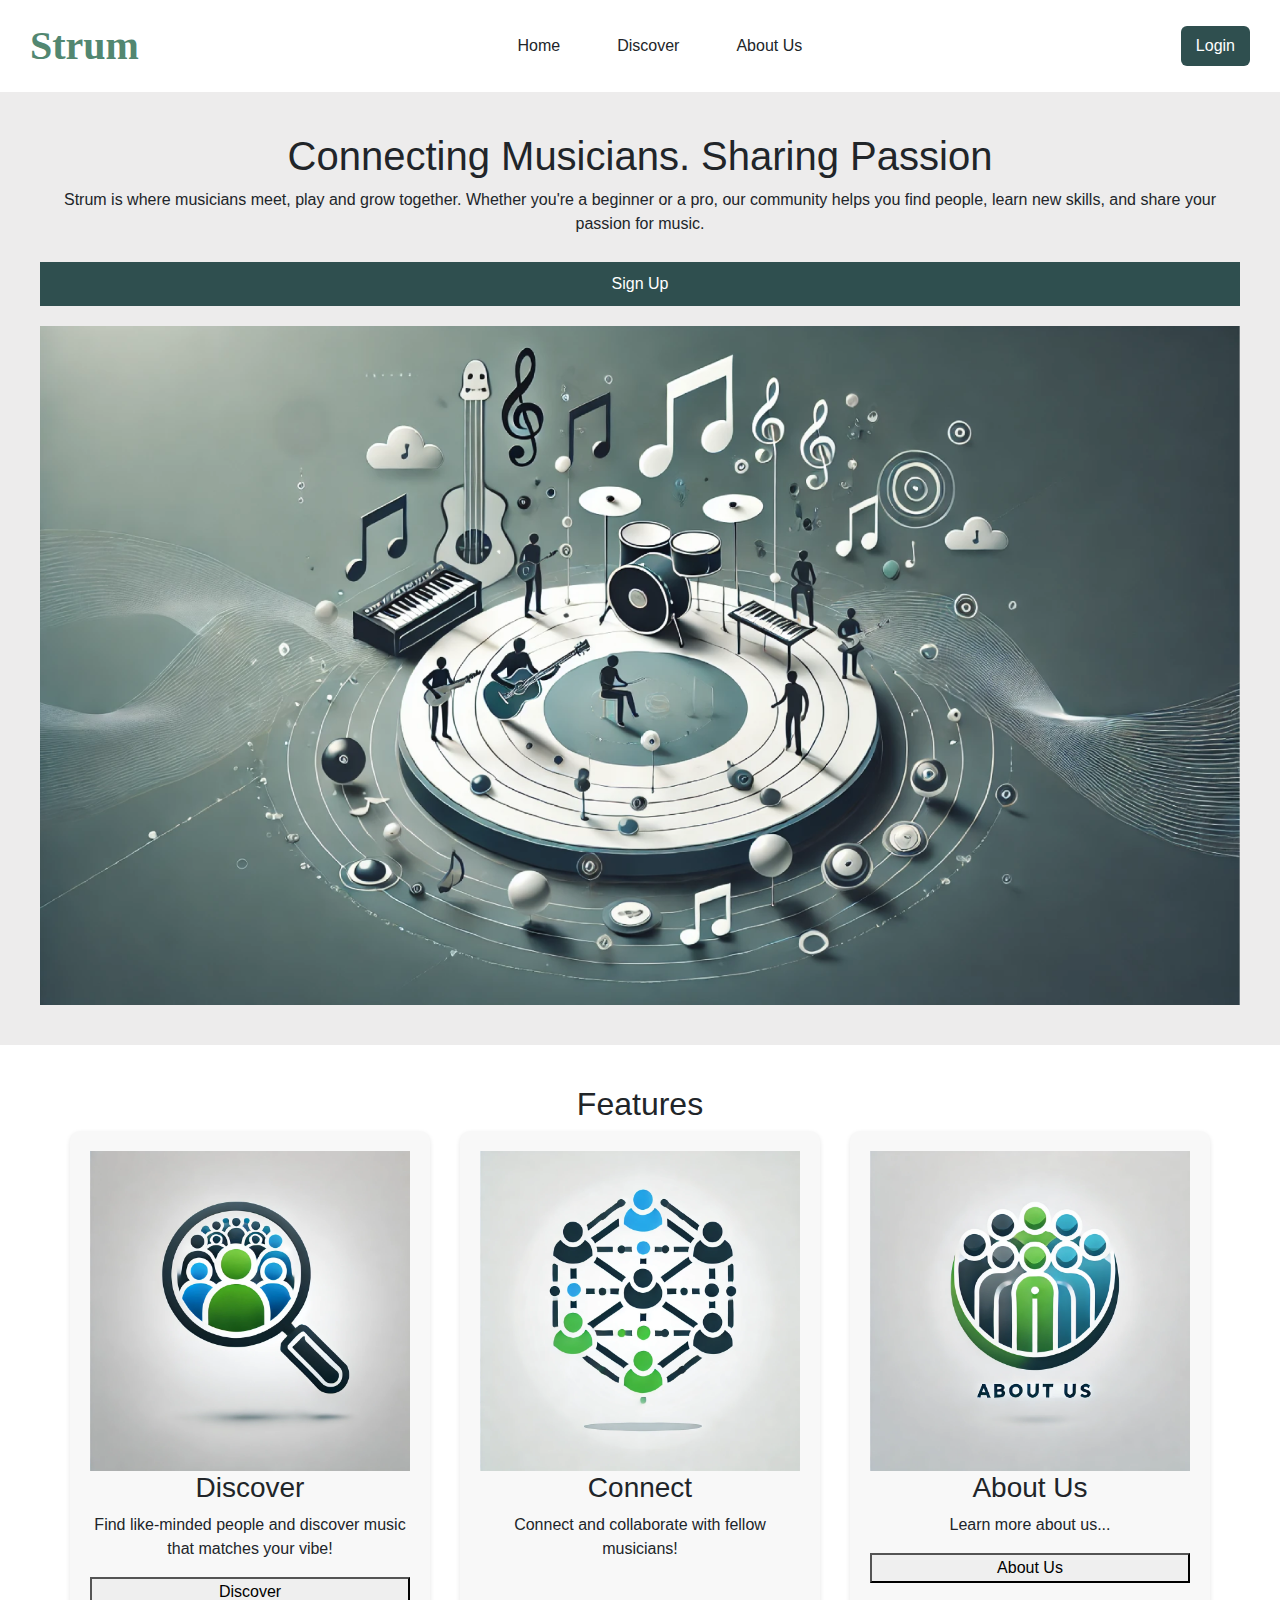
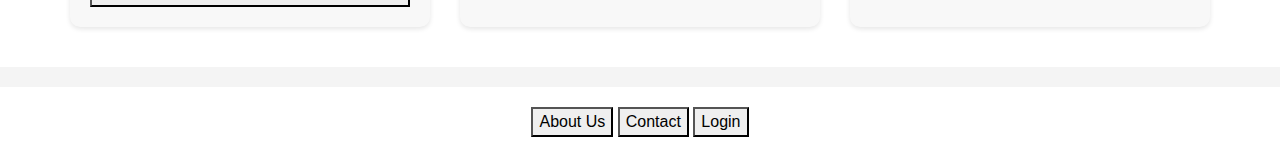
==== index.html @ c537f1d5 "more updates" ====
<!DOCTYPE html>
<html lang="de">
<head>
    <meta charset="UTF-8">
    <meta name="viewport" content="width=device-width, initial-scale=1.0">
    <title>Strum - Connecting Musicians</title>
    <!-- Link to Bootstrap CSS (local file) -->
    <link rel="stylesheet" href="css/bootstrap.css">
    
    <link rel="stylesheet" href="css/index.css">
</head>
<body>
    <header class="d-flex justify-content-between align-items-center py-3">
        <div class="logo">Strum</div>
        <nav class="d-flex justify-content-center">
            <ul class="list-unstyled d-flex mb-0">
                <li class="mx-2"><button class="nav-btn btn" onclick="location.href='index.html'">Home</button></li>
                <li class="mx-2"><button class="nav-btn btn" onclick="location.href='discover.html'">Discover</button></li>
                <li class="mx-2"><button class="nav-btn btn" onclick="location.href='about_us.html'">About Us</button></li>
            </ul>
        </nav>
        <button class="login-btn btn" onclick="location.href='login.html'">Login</button>
    </header>

    <section class="hero">
        <h1>Connecting Musicians. Sharing Passion</h1>
        <p>Strum is where musicians meet, play and grow together. Whether you're a beginner or a pro, our community helps you find people, learn new skills, and share your passion for music.</p>
        <button class="signup-btn">Sign Up</button>
        <img src="images/main_image.png" alt="Musician Community">
    </section>
    
    <section class="features">
        <h2>Features</h2>
        <div class="feature-container">
            <div class="feature-box">
                <img src="images/discover.png" alt="Discover">
                <h3>Discover</h3>
                <p>Find like-minded people and discover music that matches your vibe!</p>
                <button class="feature-btn" onclick="location.href='discover.html'">Discover</button>
            </div>
            <div class="feature-box">
                <img src="images/connect.png" alt="Connect">
                <h3>Connect</h3>
                <p>Connect and collaborate with fellow musicians!</p>
            </div>
            <div class="feature-box">
                <img src="images/aboutus.png" alt="About us">
                <h3>About Us</h3>
                <p>Learn more about us...</p>
                <button class="feature-btn" onclick="location.href='about_us.html'">About Us</button>
            </div>
        </div>
    </section>
    
    <footer>
        <div class="footer-links">
            <button class="footer-btn" onclick="location.href='about_us.html'">About Us</button>
            <button class="footer-btn" onclick="location.href='contacts.html'">Contact</button>
            <button class="footer-btn" onclick="location.href='login.html'">Login</button>
        </div>
    </footer>
</body>
</html>
---- css/index.css ----
body {
    font-family: Arial, sans-serif;
    margin: 0;
    padding: 0;
    background-color: #f4f4f4;
}

header {
    display: flex;
    justify-content: space-between;
    align-items: center;
    padding: 15px 30px;
    background-color: #ffffff;
    box-shadow: 0 2px 4px rgba(0, 0, 0, 0.1);
}
@font-face {
    font-family: 'Museo700';
    src: url('fonts\Museo700-Regular.ttf') format('truetype');
}

.logo {
    font-size: 40px;
    font-weight: bold;
    font-family: "Museo700";
    color: #528771;

}

nav ul {
    list-style: none;
    display: flex;
    gap: 15px;
}

nav ul li {
    display: inline;
}

nav ul li a {
    text-decoration: none;
    color: black;
}

.login-btn {
    background-color: #2f4f4f;
    color: white;
    border: none;
    padding: 8px 15px;
    cursor: pointer;
}

.hero {
    text-align: center;
    padding: 40px;
    background-color: rgb(237, 236, 236);
    display: flex;
    flex-direction: column;
    justify-content: space-between;
}

.hero img {
    height: auto;
    margin-top: 20px;
    width: 100%;
    display: flex;
    flex-direction:column;
}

.signup-btn {
    background-color: #2f4f4f;
    color: white;
    border: none;
    padding: 10px 20px;
    font-size: 16px;
    cursor: pointer;
    margin-top: 10px;
    display: flex;
    flex-direction: column;
}

.features {
    text-align: center;
    padding: 40px;
    background-color: #ffffff;
}

.feature-container {
    display: flex;
    justify-content: center;
    gap: 30px;
}

.feature-box {
    background-color: #f8f8f8;
    padding: 20px;
    border-radius: 10px;
    box-shadow: 0 2px 5px rgba(0, 0, 0, 0.1);
    width: 30%;
    height: auto;
    margin-top-top: 20px;
    display: flex;
    flex-direction: column;
}

footer {
    text-align: center;
    padding: 20px;
    background-color: #ffffff;
    margin-top: 20px;
}

.footer-links a {
    text-decoration: none;
    color: black;
    margin: 0 10px;
}
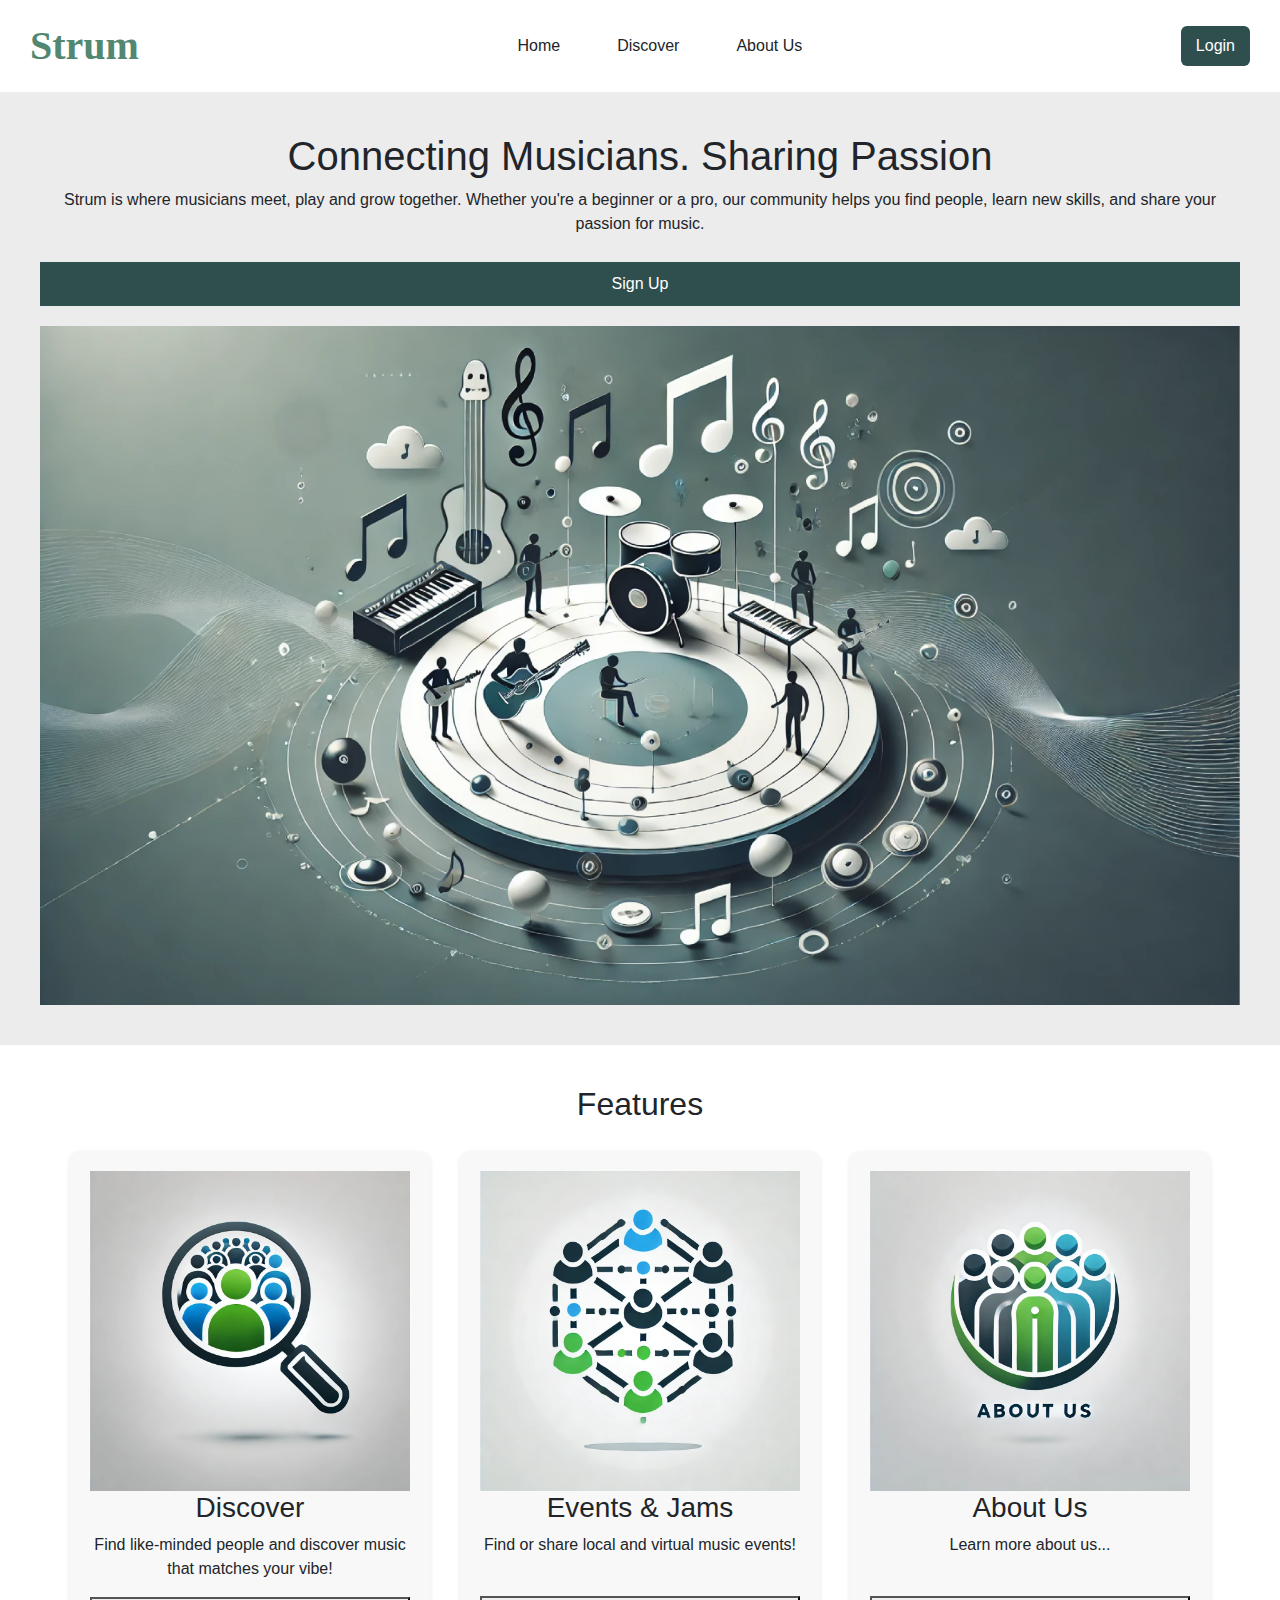
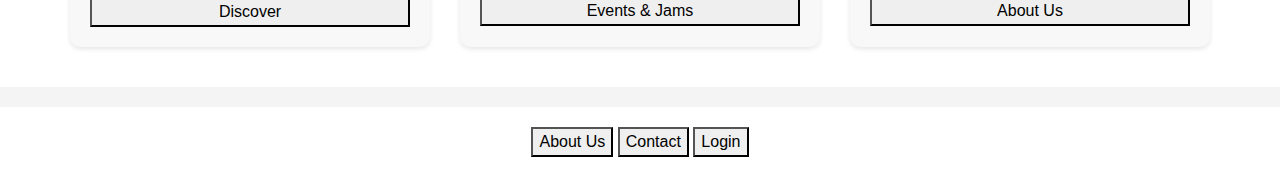
==== commit a07a1b51: "more updates in all pages + events page" ====
--- a/index.html
+++ b/index.html
@@ -25,7 +25,7 @@
     <section class="hero">
         <h1>Connecting Musicians. Sharing Passion</h1>
         <p>Strum is where musicians meet, play and grow together. Whether you're a beginner or a pro, our community helps you find people, learn new skills, and share your passion for music.</p>
-        <button class="signup-btn">Sign Up</button>
+        <button class="signup-btn" onclick="location.href='sign_up.html'">Sign Up</button>
         <img src="images/main_image.png" alt="Musician Community">
     </section>
     
@@ -39,15 +39,16 @@
                 <button class="feature-btn" onclick="location.href='discover.html'">Discover</button>
             </div>
             <div class="feature-box">
-                <img src="images/connect.png" alt="Connect">
-                <h3>Connect</h3>
-                <p>Connect and collaborate with fellow musicians!</p>
+                <img src="images/connect.png" alt="Events">
+                <h3>Events & Jams</h3>
+                <p>Find or share local and virtual music events!</p>
+                <button class="feature-btn Events-button" onclick="location.href='events.html'">Events & Jams</button>
             </div>
             <div class="feature-box">
                 <img src="images/aboutus.png" alt="About us">
                 <h3>About Us</h3>
                 <p>Learn more about us...</p>
-                <button class="feature-btn" onclick="location.href='about_us.html'">About Us</button>
+                <button class="feature-btn About_us-button" onclick="location.href='about_us.html'">About Us</button>
             </div>
         </div>
     </section>
--- a/css/index.css
+++ b/css/index.css
@@ -97,7 +97,7 @@
     box-shadow: 0 2px 5px rgba(0, 0, 0, 0.1);
     width: 30%;
     height: auto;
-    margin-top-top: 20px;
+    margin-top: 20px;
     display: flex;
     flex-direction: column;
 }
@@ -114,3 +114,9 @@
     color: black;
     margin: 0 10px;
 }
+.Events-button {
+    margin-top: 23px;
+}
+.About_us-button {
+    margin-top: 23px;
+}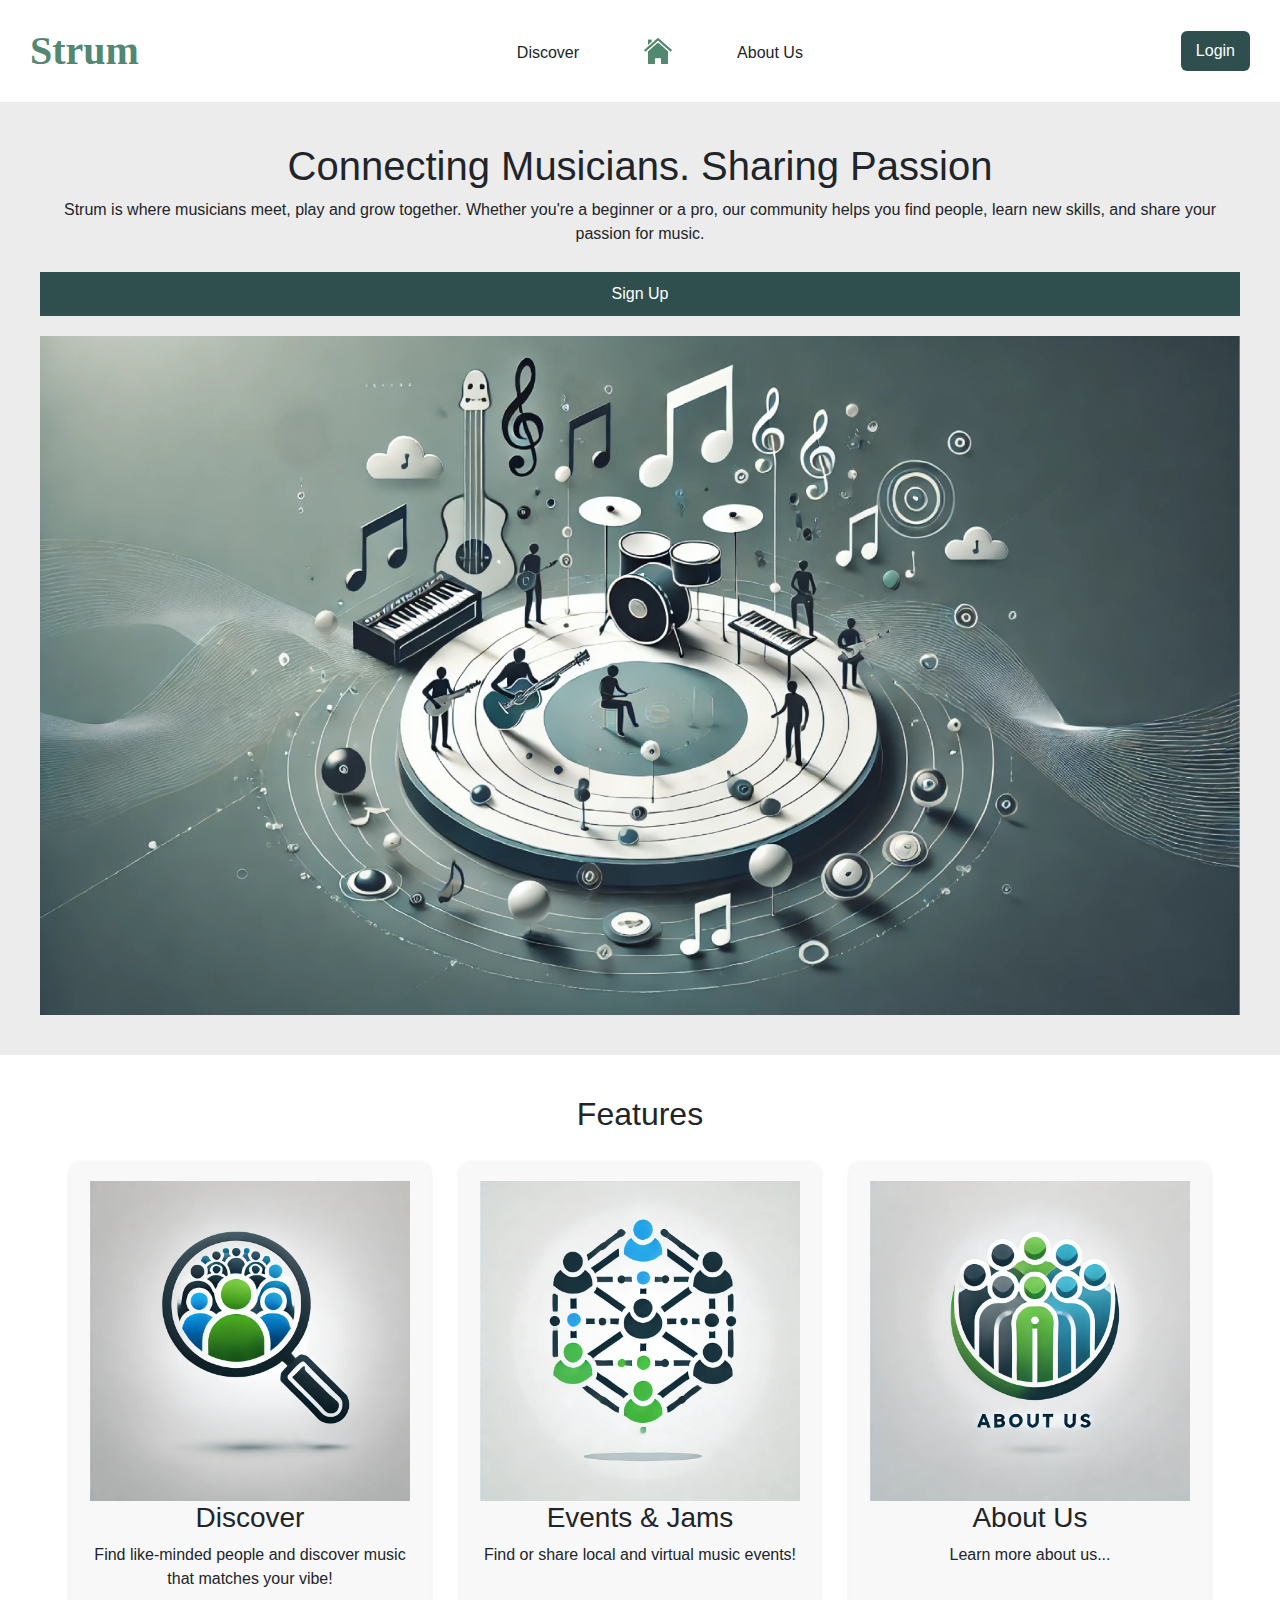
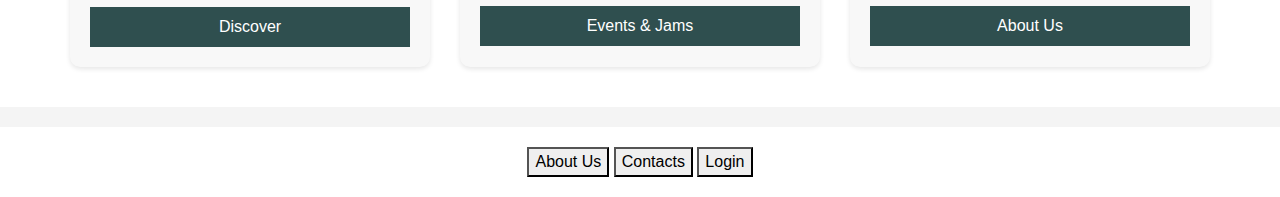
==== commit 7d19fc84: "final changes" ====
--- a/index.html
+++ b/index.html
@@ -14,8 +14,13 @@
         <div class="logo">Strum</div>
         <nav class="d-flex justify-content-center">
             <ul class="list-unstyled d-flex mb-0">
-                <li class="mx-2"><button class="nav-btn btn" onclick="location.href='index.html'">Home</button></li>
                 <li class="mx-2"><button class="nav-btn btn" onclick="location.href='discover.html'">Discover</button></li>
+                <li class="mx-2">
+                    <!-- Home Icon as Image -->
+                    <a href="index.html">
+                        <img src="images/house_icon.png" alt="Home" style="width: 70px; height: 70px;">
+                    </a>
+                </li>
                 <li class="mx-2"><button class="nav-btn btn" onclick="location.href='about_us.html'">About Us</button></li>
             </ul>
         </nav>
@@ -36,7 +41,7 @@
                 <img src="images/discover.png" alt="Discover">
                 <h3>Discover</h3>
                 <p>Find like-minded people and discover music that matches your vibe!</p>
-                <button class="feature-btn" onclick="location.href='discover.html'">Discover</button>
+                <button class="feature-btn Discover-button" onclick="location.href='discover.html'">Discover</button>
             </div>
             <div class="feature-box">
                 <img src="images/connect.png" alt="Events">
@@ -56,7 +61,7 @@
     <footer>
         <div class="footer-links">
             <button class="footer-btn" onclick="location.href='about_us.html'">About Us</button>
-            <button class="footer-btn" onclick="location.href='contacts.html'">Contact</button>
+            <button class="footer-btn" onclick="location.href='contacts.html'">Contacts</button>
             <button class="footer-btn" onclick="location.href='login.html'">Login</button>
         </div>
     </footer>
--- a/css/index.css
+++ b/css/index.css
@@ -1,5 +1,15 @@
+@font-face {
+    font-family: 'Museo700';
+    src: url('fonts/Museo700-Regular.ttf') format('truetype');
+}
+
+@font-face {
+    font-family: 'Nexa Light';
+    src: url('fonts/Nexa-Light.ttf') format('truetype');
+}
+
 body {
-    font-family: Arial, sans-serif;
+    font-family: 'Nexa Light', sans-serif;
     margin: 0;
     padding: 0;
     background-color: #f4f4f4;
@@ -13,10 +23,7 @@
     background-color: #ffffff;
     box-shadow: 0 2px 4px rgba(0, 0, 0, 0.1);
 }
-@font-face {
-    font-family: 'Museo700';
-    src: url('fonts\Museo700-Regular.ttf') format('truetype');
-}
+
 
 .logo {
     font-size: 40px;
@@ -116,7 +123,27 @@
 }
 .Events-button {
     margin-top: 23px;
+    background-color: #2f4f4f;
+    color: white;
+    border: none;
+    padding: 8px 15px;
+    cursor: pointer;
 }
 .About_us-button {
     margin-top: 23px;
+    background-color: #2f4f4f;
+    color: white;
+    border: none;
+    padding: 8px 15px;
+    cursor: pointer;
+}
+.Discover-button {
+    background-color: #2f4f4f;
+    color: white;
+    border: none;
+    padding: 8px 15px;
+    cursor: pointer;
+}
+.nav-btn.btn {
+    margin-top:18px
 }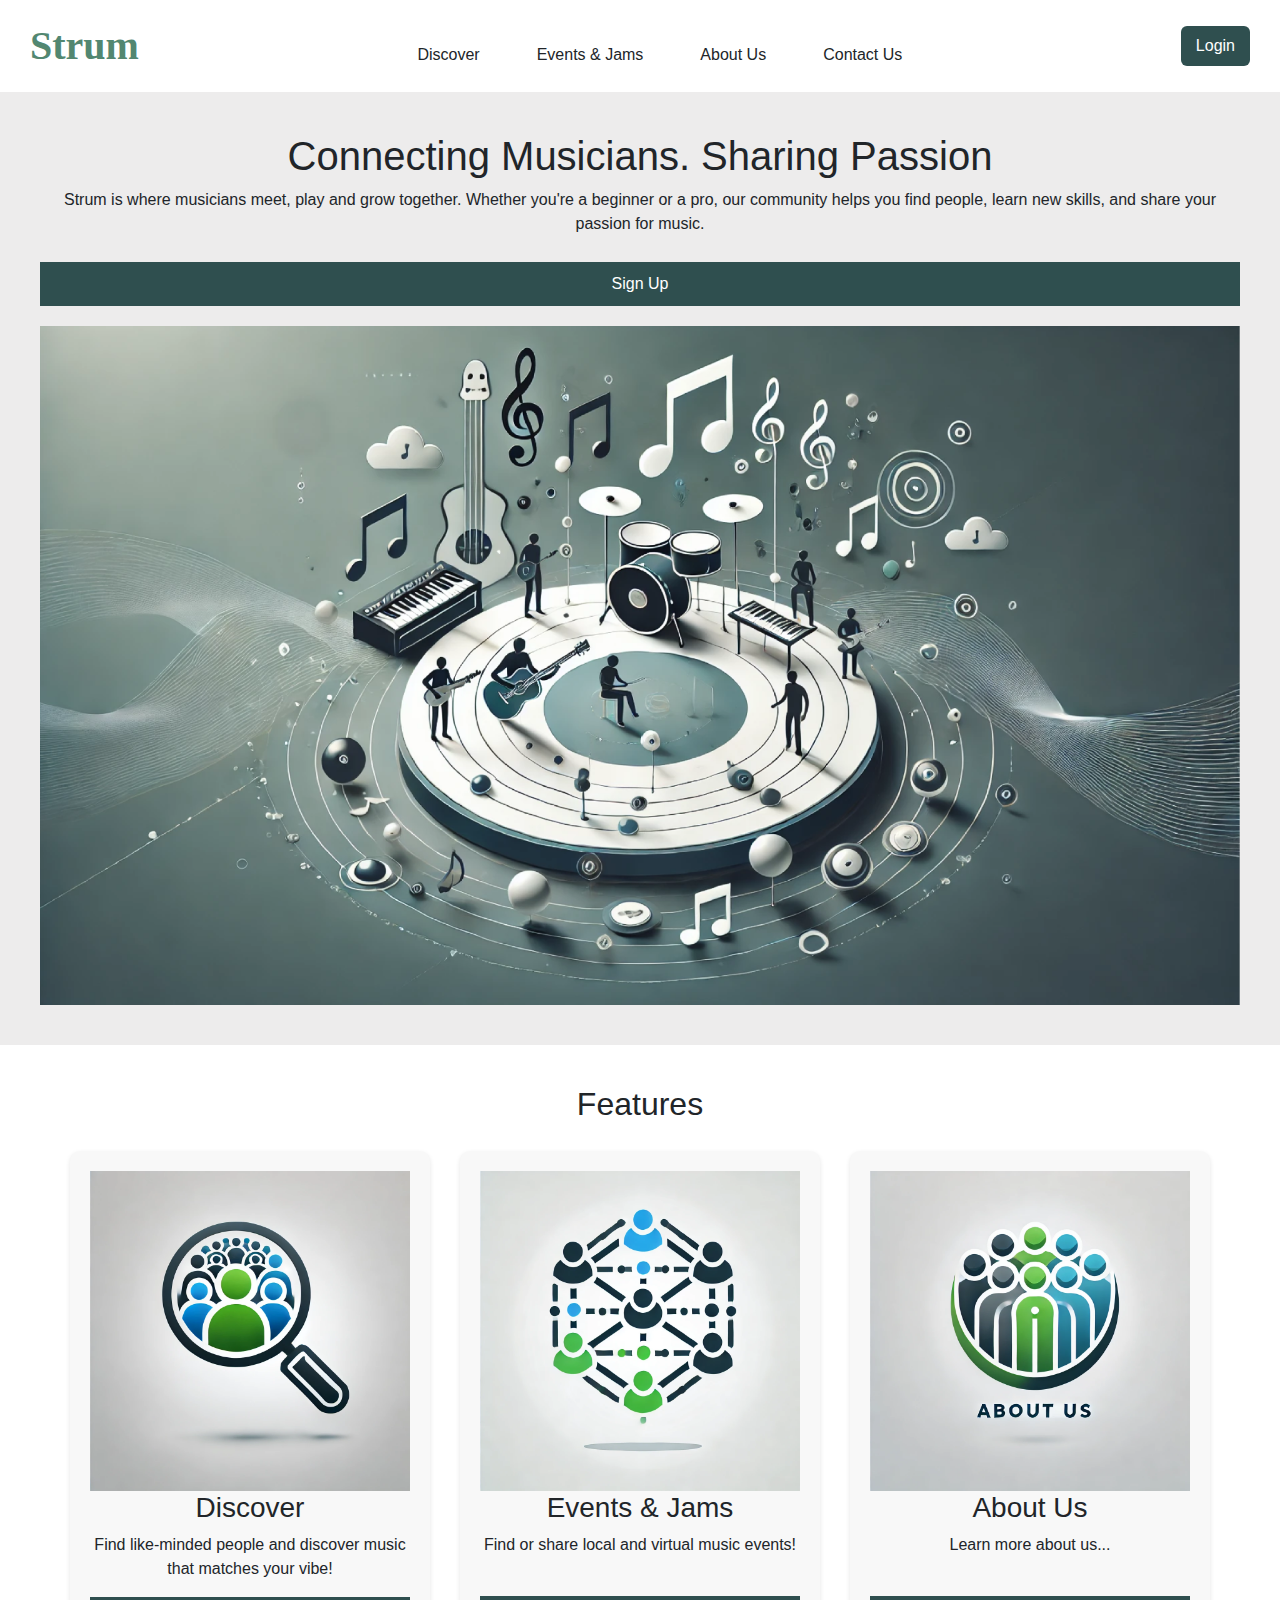
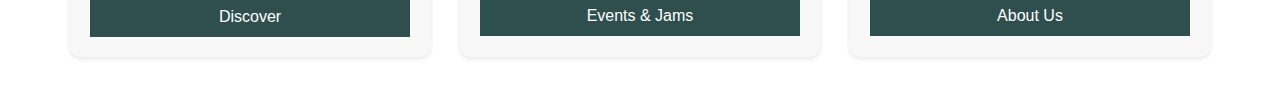
==== commit a7a5dbb6: "technical upgrades" ====
--- a/index.html
+++ b/index.html
@@ -1,69 +1,103 @@
 <!DOCTYPE html>
 <html lang="de">
-<head>
-    <meta charset="UTF-8">
-    <meta name="viewport" content="width=device-width, initial-scale=1.0">
+  <head>
+    <meta charset="UTF-8" />
+    <meta name="viewport" content="width=device-width, initial-scale=1.0" />
     <title>Strum - Connecting Musicians</title>
     <!-- Link to Bootstrap CSS (local file) -->
-    <link rel="stylesheet" href="css/bootstrap.css">
+    <link rel="stylesheet" href="css/bootstrap.css" />
+
+    <link rel="stylesheet" href="css/index.css" />
+  </head>
+  <body>
+    <header class="d-flex justify-content-between align-items-center py-3">
+      <div class="logo">
+        <a href="index.html" onclick="scrollToTop(event)" style="text-decoration: none; color: inherit;">
+          Strum
+        </a>
+      </div>
+      <nav class="d-flex justify-content-center">
+        <ul class="list-unstyled d-flex mb-0">
+          <li class="mx-2">
+            <button class="nav-btn btn" onclick="location.href='discover.html'">
+              Discover
+            </button>
+          </li>
+          <li class="mx-2">
+            <button class="nav-btn btn" onclick="location.href='events.html'">
+              Events & Jams
+            </button>
+          </li>
+          <li class="mx-2">
+            <button class="nav-btn btn" onclick="location.href='about_us.html'">
+              About Us
+            </button>
+          </li>
+          <li class="mx-2">
+            <button class="nav-btn btn" onclick="location.href='contacts.html'">
+              Contact Us
+            </button>
+          </li>
+        </ul>
+      </nav>
+      <button class="login-btn btn" onclick="location.href='login.html'">
+        Login
+      </button>
+    </header>
     
-    <link rel="stylesheet" href="css/index.css">
-</head>
-<body>
-    <header class="d-flex justify-content-between align-items-center py-3">
-        <div class="logo">Strum</div>
-        <nav class="d-flex justify-content-center">
-            <ul class="list-unstyled d-flex mb-0">
-                <li class="mx-2"><button class="nav-btn btn" onclick="location.href='discover.html'">Discover</button></li>
-                <li class="mx-2">
-                    <!-- Home Icon as Image -->
-                    <a href="index.html">
-                        <img src="images/house_icon.png" alt="Home" style="width: 70px; height: 70px;">
-                    </a>
-                </li>
-                <li class="mx-2"><button class="nav-btn btn" onclick="location.href='about_us.html'">About Us</button></li>
-            </ul>
-        </nav>
-        <button class="login-btn btn" onclick="location.href='login.html'">Login</button>
-    </header>
 
     <section class="hero">
-        <h1>Connecting Musicians. Sharing Passion</h1>
-        <p>Strum is where musicians meet, play and grow together. Whether you're a beginner or a pro, our community helps you find people, learn new skills, and share your passion for music.</p>
-        <button class="signup-btn" onclick="location.href='sign_up.html'">Sign Up</button>
-        <img src="images/main_image.png" alt="Musician Community">
+      <h1>Connecting Musicians. Sharing Passion</h1>
+      <p>
+        Strum is where musicians meet, play and grow together. Whether you're a
+        beginner or a pro, our community helps you find people, learn new
+        skills, and share your passion for music.
+      </p>
+      <button class="signup-btn" onclick="location.href='sign_up.html'">
+        Sign Up
+      </button>
+      <img src="images/main_image.png" alt="Musician Community" />
     </section>
-    
+
     <section class="features">
-        <h2>Features</h2>
-        <div class="feature-container">
-            <div class="feature-box">
-                <img src="images/discover.png" alt="Discover">
-                <h3>Discover</h3>
-                <p>Find like-minded people and discover music that matches your vibe!</p>
-                <button class="feature-btn Discover-button" onclick="location.href='discover.html'">Discover</button>
-            </div>
-            <div class="feature-box">
-                <img src="images/connect.png" alt="Events">
-                <h3>Events & Jams</h3>
-                <p>Find or share local and virtual music events!</p>
-                <button class="feature-btn Events-button" onclick="location.href='events.html'">Events & Jams</button>
-            </div>
-            <div class="feature-box">
-                <img src="images/aboutus.png" alt="About us">
-                <h3>About Us</h3>
-                <p>Learn more about us...</p>
-                <button class="feature-btn About_us-button" onclick="location.href='about_us.html'">About Us</button>
-            </div>
+      <h2>Features</h2>
+      <div class="feature-container">
+        <div class="feature-box">
+          <img src="images/discover.png" alt="Discover" />
+          <h3>Discover</h3>
+          <p>
+            Find like-minded people and discover music that matches your vibe!
+          </p>
+          <button
+            class="feature-btn Discover-button"
+            onclick="location.href='discover.html'"
+          >
+            Discover
+          </button>
         </div>
+        <div class="feature-box">
+          <img src="images/connect.png" alt="Events" />
+          <h3>Events & Jams</h3>
+          <p>Find or share local and virtual music events!</p>
+          <button
+            class="feature-btn Events-button"
+            onclick="location.href='events.html'"
+          >
+            Events & Jams
+          </button>
+        </div>
+        <div class="feature-box">
+          <img src="images/aboutus.png" alt="About us" />
+          <h3>About Us</h3>
+          <p>Learn more about us...</p>
+          <button
+            class="feature-btn About_us-button"
+            onclick="location.href='about_us.html'"
+          >
+            About Us
+          </button>
+        </div>
+      </div>
     </section>
-    
-    <footer>
-        <div class="footer-links">
-            <button class="footer-btn" onclick="location.href='about_us.html'">About Us</button>
-            <button class="footer-btn" onclick="location.href='contacts.html'">Contacts</button>
-            <button class="footer-btn" onclick="location.href='login.html'">Login</button>
-        </div>
-    </footer>
-</body>
-</html>+  </body>
+</html>
--- a/css/index.css
+++ b/css/index.css
@@ -1,149 +1,147 @@
 @font-face {
-    font-family: 'Museo700';
-    src: url('fonts/Museo700-Regular.ttf') format('truetype');
+  font-family: "Museo700";
+  src: url("fonts/Museo700-Regular.ttf") format("truetype");
 }
 
 @font-face {
-    font-family: 'Nexa Light';
-    src: url('fonts/Nexa-Light.ttf') format('truetype');
+  font-family: "Nexa Light";
+  src: url("fonts/Nexa-Light.ttf") format("truetype");
 }
 
 body {
-    font-family: 'Nexa Light', sans-serif;
-    margin: 0;
-    padding: 0;
-    background-color: #f4f4f4;
+  font-family: "Nexa Light", sans-serif;
+  margin: 0;
+  padding: 0;
+  background-color: #f4f4f4;
 }
 
 header {
-    display: flex;
-    justify-content: space-between;
-    align-items: center;
-    padding: 15px 30px;
-    background-color: #ffffff;
-    box-shadow: 0 2px 4px rgba(0, 0, 0, 0.1);
+  display: flex;
+  justify-content: space-between;
+  align-items: center;
+  padding: 15px 30px;
+  background-color: #ffffff;
+  box-shadow: 0 2px 4px rgba(0, 0, 0, 0.1);
 }
 
-
 .logo {
-    font-size: 40px;
-    font-weight: bold;
-    font-family: "Museo700";
-    color: #528771;
-
+  font-size: 40px;
+  font-weight: bold;
+  font-family: "Museo700";
+  color: #528771;
 }
 
 nav ul {
-    list-style: none;
-    display: flex;
-    gap: 15px;
+  list-style: none;
+  display: flex;
+  gap: 15px;
 }
 
 nav ul li {
-    display: inline;
+  display: inline;
 }
 
 nav ul li a {
-    text-decoration: none;
-    color: black;
+  text-decoration: none;
+  color: black;
 }
 
 .login-btn {
-    background-color: #2f4f4f;
-    color: white;
-    border: none;
-    padding: 8px 15px;
-    cursor: pointer;
+  background-color: #2f4f4f;
+  color: white;
+  border: none;
+  padding: 8px 15px;
+  cursor: pointer;
 }
 
 .hero {
-    text-align: center;
-    padding: 40px;
-    background-color: rgb(237, 236, 236);
-    display: flex;
-    flex-direction: column;
-    justify-content: space-between;
+  text-align: center;
+  padding: 40px;
+  background-color: rgb(237, 236, 236);
+  display: flex;
+  flex-direction: column;
+  justify-content: space-between;
 }
 
 .hero img {
-    height: auto;
-    margin-top: 20px;
-    width: 100%;
-    display: flex;
-    flex-direction:column;
+  height: auto;
+  margin-top: 20px;
+  width: 100%;
+  display: flex;
+  flex-direction: column;
 }
 
 .signup-btn {
-    background-color: #2f4f4f;
-    color: white;
-    border: none;
-    padding: 10px 20px;
-    font-size: 16px;
-    cursor: pointer;
-    margin-top: 10px;
-    display: flex;
-    flex-direction: column;
+  background-color: #2f4f4f;
+  color: white;
+  border: none;
+  padding: 10px 20px;
+  font-size: 16px;
+  cursor: pointer;
+  margin-top: 10px;
+  display: flex;
+  flex-direction: column;
 }
 
 .features {
-    text-align: center;
-    padding: 40px;
-    background-color: #ffffff;
+  text-align: center;
+  padding: 40px;
+  background-color: #ffffff;
 }
 
 .feature-container {
-    display: flex;
-    justify-content: center;
-    gap: 30px;
+  display: flex;
+  justify-content: center;
+  gap: 30px;
 }
 
 .feature-box {
-    background-color: #f8f8f8;
-    padding: 20px;
-    border-radius: 10px;
-    box-shadow: 0 2px 5px rgba(0, 0, 0, 0.1);
-    width: 30%;
-    height: auto;
-    margin-top: 20px;
-    display: flex;
-    flex-direction: column;
+  background-color: #f8f8f8;
+  padding: 20px;
+  border-radius: 10px;
+  box-shadow: 0 2px 5px rgba(0, 0, 0, 0.1);
+  width: 30%;
+  height: auto;
+  margin-top: 20px;
+  display: flex;
+  flex-direction: column;
 }
 
 footer {
-    text-align: center;
-    padding: 20px;
-    background-color: #ffffff;
-    margin-top: 20px;
+  text-align: center;
+  padding: 20px;
+  background-color: #ffffff;
+  margin-top: 20px;
 }
 
 .footer-links a {
-    text-decoration: none;
-    color: black;
-    margin: 0 10px;
+  text-decoration: none;
+  color: black;
+  margin: 0 10px;
 }
 .Events-button {
-    margin-top: 23px;
-    background-color: #2f4f4f;
-    color: white;
-    border: none;
-    padding: 8px 15px;
-    cursor: pointer;
+  margin-top: 23px;
+  background-color: #2f4f4f;
+  color: white;
+  border: none;
+  padding: 8px 15px;
+  cursor: pointer;
 }
 .About_us-button {
-    margin-top: 23px;
-    background-color: #2f4f4f;
-    color: white;
-    border: none;
-    padding: 8px 15px;
-    cursor: pointer;
+  margin-top: 23px;
+  background-color: #2f4f4f;
+  color: white;
+  border: none;
+  padding: 8px 15px;
+  cursor: pointer;
 }
 .Discover-button {
-    background-color: #2f4f4f;
-    color: white;
-    border: none;
-    padding: 8px 15px;
-    cursor: pointer;
+  background-color: #2f4f4f;
+  color: white;
+  border: none;
+  padding: 8px 15px;
+  cursor: pointer;
 }
 .nav-btn.btn {
-    margin-top:18px
-}+  margin-top: 18px;
+}
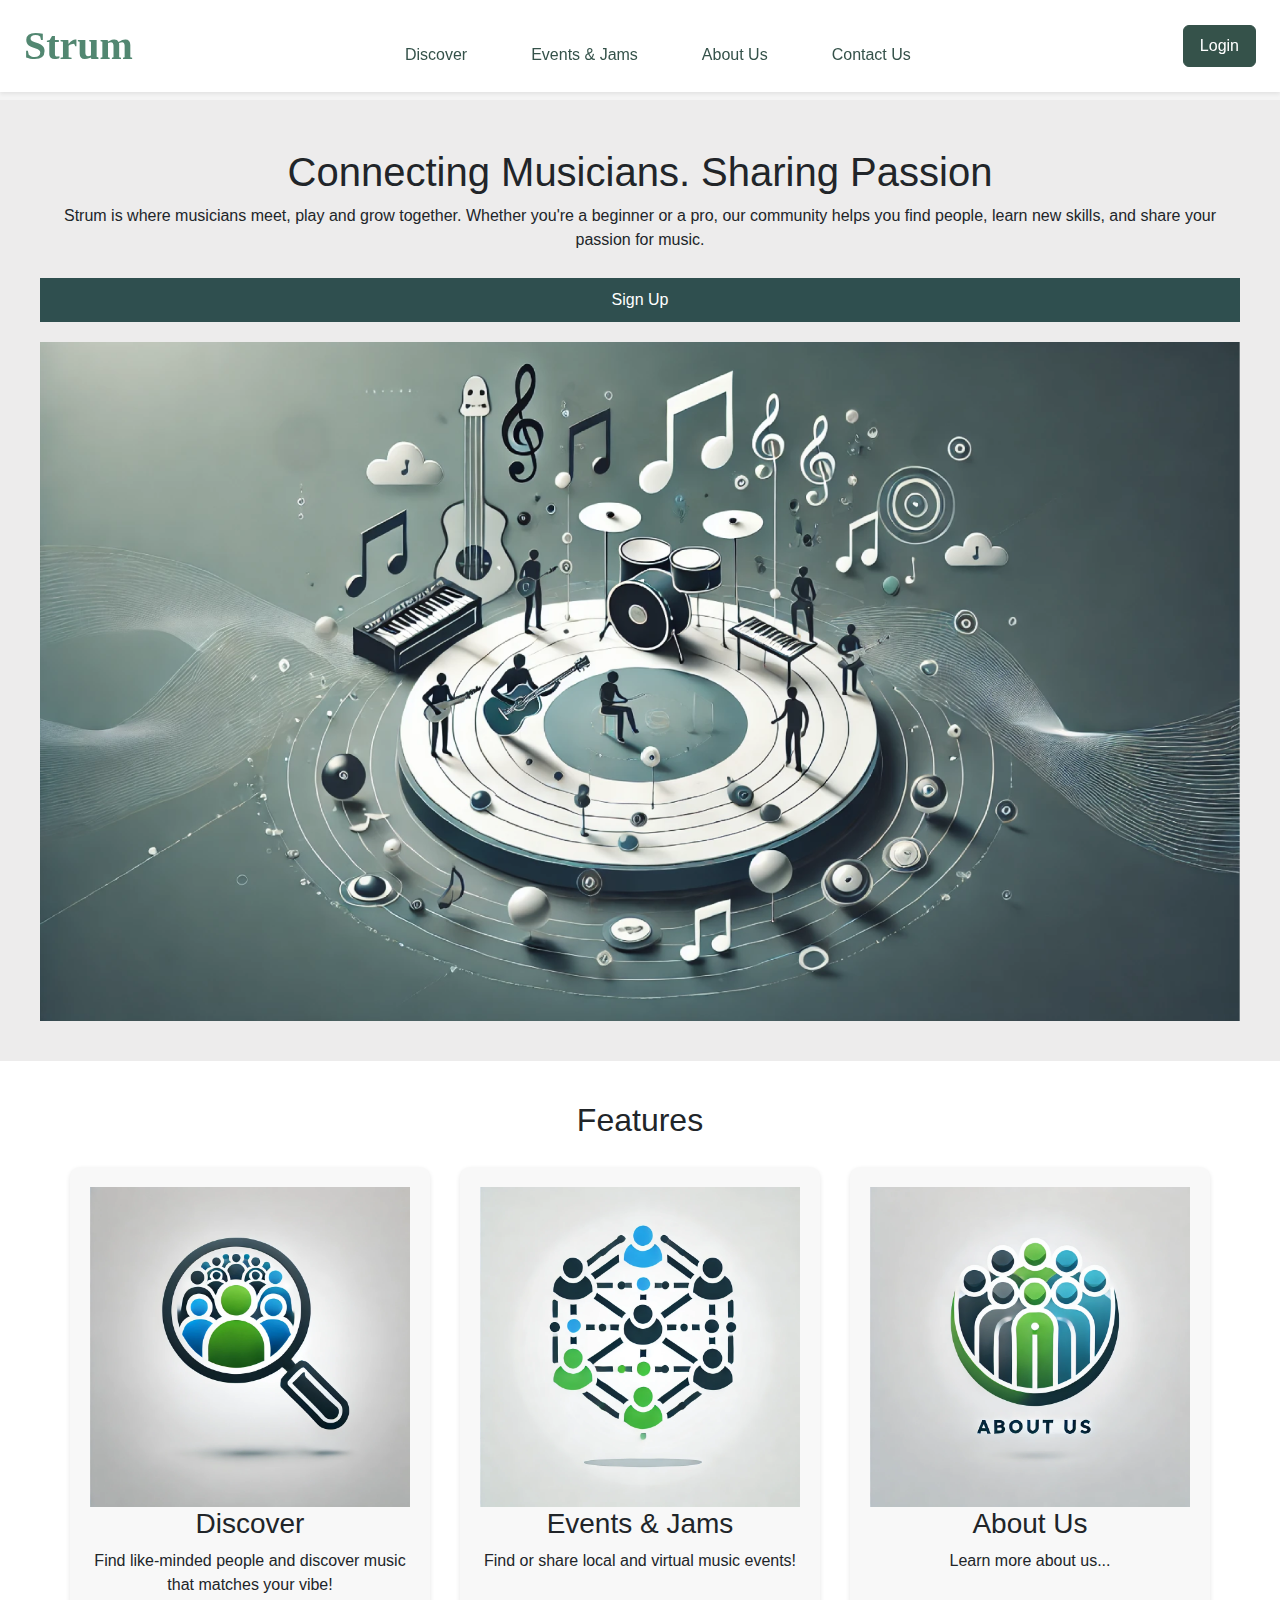
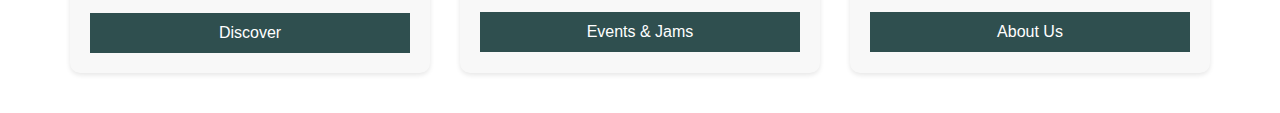
==== commit e3fb6f6f: "nav bar upgraded" ====
--- a/index.html
+++ b/index.html
@@ -6,47 +6,62 @@
     <title>Strum - Connecting Musicians</title>
     <!-- Link to Bootstrap CSS (local file) -->
     <link rel="stylesheet" href="css/bootstrap.css" />
+    <link rel="stylesheet" href="css/index.css" />
+    <script src="js/index.js"></script>
 
-    <link rel="stylesheet" href="css/index.css" />
   </head>
   <body>
-    <header class="d-flex justify-content-between align-items-center py-3">
+    <!-- Header/Navbar -->
+    <header
+      class="d-flex justify-content-between align-items-center py-3 px-4 shadow-sm bg-white fixed-top">
+      <!-- Left: Logo -->
       <div class="logo">
         <a href="index.html" onclick="scrollToTop(event)" style="text-decoration: none; color: inherit;">
           Strum
         </a>
       </div>
+
+      <!-- Center: Nav links -->
       <nav class="d-flex justify-content-center">
         <ul class="list-unstyled d-flex mb-0">
-          <li class="mx-2">
-            <button class="nav-btn btn" onclick="location.href='discover.html'">
+          <li class="mx-3">
+            <button
+              class="nav-btn btn"
+              onclick="location.href='discover.html'"
+            >
               Discover
             </button>
           </li>
-          <li class="mx-2">
+          <li class="mx-3">
             <button class="nav-btn btn" onclick="location.href='events.html'">
               Events & Jams
             </button>
           </li>
-          <li class="mx-2">
+          <li class="mx-3">
             <button class="nav-btn btn" onclick="location.href='about_us.html'">
               About Us
             </button>
           </li>
-          <li class="mx-2">
+          <li class="mx-3">
             <button class="nav-btn btn" onclick="location.href='contacts.html'">
               Contact Us
             </button>
           </li>
         </ul>
       </nav>
-      <button class="login-btn btn" onclick="location.href='login.html'">
+
+      <!-- Right: Login button -->
+      <button
+        class="login-btn btn btn-outline-dark"
+        onclick="location.href='login.html'"
+      >
         Login
       </button>
+      <button class="menu-toggle d-md-none" onclick="toggleMenu()">☰</button>
     </header>
     
 
-    <section class="hero">
+    <section class="hero pt-5">
       <h1>Connecting Musicians. Sharing Passion</h1>
       <p>
         Strum is where musicians meet, play and grow together. Whether you're a
--- a/css/index.css
+++ b/css/index.css
@@ -15,13 +15,23 @@
   background-color: #f4f4f4;
 }
 
+:root {
+  --black: #000000;
+  --white: #ffffff;
+  --dark-green: #35524a;
+  --mid-green: #627c85;
+  --light-green: #779cab;
+  --mint: #a2e8dd;
+  --neon-green: #32de8a;
+}
+
+body {
+  margin-top: 100px; /* space for the fixed navbar */
+}
+
 header {
-  display: flex;
-  justify-content: space-between;
-  align-items: center;
-  padding: 15px 30px;
-  background-color: #ffffff;
-  box-shadow: 0 2px 4px rgba(0, 0, 0, 0.1);
+  background-color: var(--white);
+  box-shadow: 0 4px 6px rgba(0, 0, 0, 0.1);
 }
 
 .logo {
@@ -31,29 +41,38 @@
   color: #528771;
 }
 
-nav ul {
-  list-style: none;
-  display: flex;
-  gap: 15px;
-}
-
-nav ul li {
-  display: inline;
-}
-
-nav ul li a {
-  text-decoration: none;
-  color: black;
+.nav-btn {
+  background: none;
+  border: none;
+  font-weight: 500;
+  color: var(--dark-green);
+  padding: 8px 16px;
+  transition: color 0.3s, border-bottom 0.3s;
+}
+
+.nav-btn:hover,
+.nav-btn.active {
+  color: var(--neon-green);
+  border-bottom: 2px solid var(--neon-green);
 }
 
 .login-btn {
-  background-color: #2f4f4f;
-  color: white;
-  border: none;
-  padding: 8px 15px;
-  cursor: pointer;
-}
-
+  font-weight: 500;
+  border: 1px solid var(--dark-green);
+  color: white;
+  padding: 8px 16px;
+  transition: background-color 0.3s, color 0.3s;
+  background-color: var(--dark-green);
+}
+
+.login-btn:hover {
+  background-color: var(--neon-green);
+  color: var(--white);
+}
+
+.nav-btn.btn {
+  margin-top: 18px;
+}
 .hero {
   text-align: center;
   padding: 40px;
@@ -145,3 +164,86 @@
 .nav-btn.btn {
   margin-top: 18px;
 }
+/* Tablet (768px - 992px) */
+@media (max-width: 992px) {
+  .feature-container {
+    flex-wrap: wrap; /* Allows boxes to wrap */
+    gap: 20px; /* Reduces space between boxes */
+  }
+  .feature-box {
+    width: 45%; /* 2 boxes per row */
+  }
+  .nav-btn {
+    padding: 5px 10px; /* Smaller buttons */
+  }
+}
+/* Mobile (below 768px) */
+@media (max-width: 768px) {
+  header {
+    flex-direction: row; /* Keep horizontal layout */
+    flex-wrap: wrap; /* Allow wrapping */
+    padding: 10px 15px; /* Reduce padding */
+    align-items: center;
+    height: auto; /* Don't force height */
+  }
+
+  .logo {
+    font-size: 24px; /* Smaller logo */
+    order: 1; /* First item */
+    flex: 1; /* Take available space */
+  }
+
+  /* Mobile menu toggle button */
+  .menu-toggle {
+    display: block; /* Show toggle */
+    order: 2; /* Second item */
+    background: none;
+    border: none;
+    font-size: 24px;
+    cursor: pointer;
+    padding: 5px 10px;
+  }
+
+  /* Navigation container */
+  nav {
+    order: 4; /* Last item */
+    width: 100%;
+    max-height: 0; /* Start collapsed */
+    overflow: hidden;
+    transition: max-height 0.3s ease;
+  }
+
+  /* Expanded state */
+  nav.active {
+    max-height: 500px; /* Enough space for all items */
+    padding: 10px 0;
+  }
+
+  nav ul {
+    flex-direction: column;
+    padding: 0;
+    margin: 0;
+  }
+
+  nav li {
+    margin: 5px 0;
+  }
+
+  .login-btn {
+    order: 3; /* Third item */
+    margin: 5px 0 5px auto; /* Push to right */
+    padding: 8px 12px;
+    font-size: 14px;
+  }
+
+  /* Adjust other mobile styles */
+  .hero h1 {
+    font-size: 1.8rem;
+    margin-top: 10px;
+  }
+
+  .feature-box {
+    width: 100%;
+    margin: 10px 0;
+  }
+}
